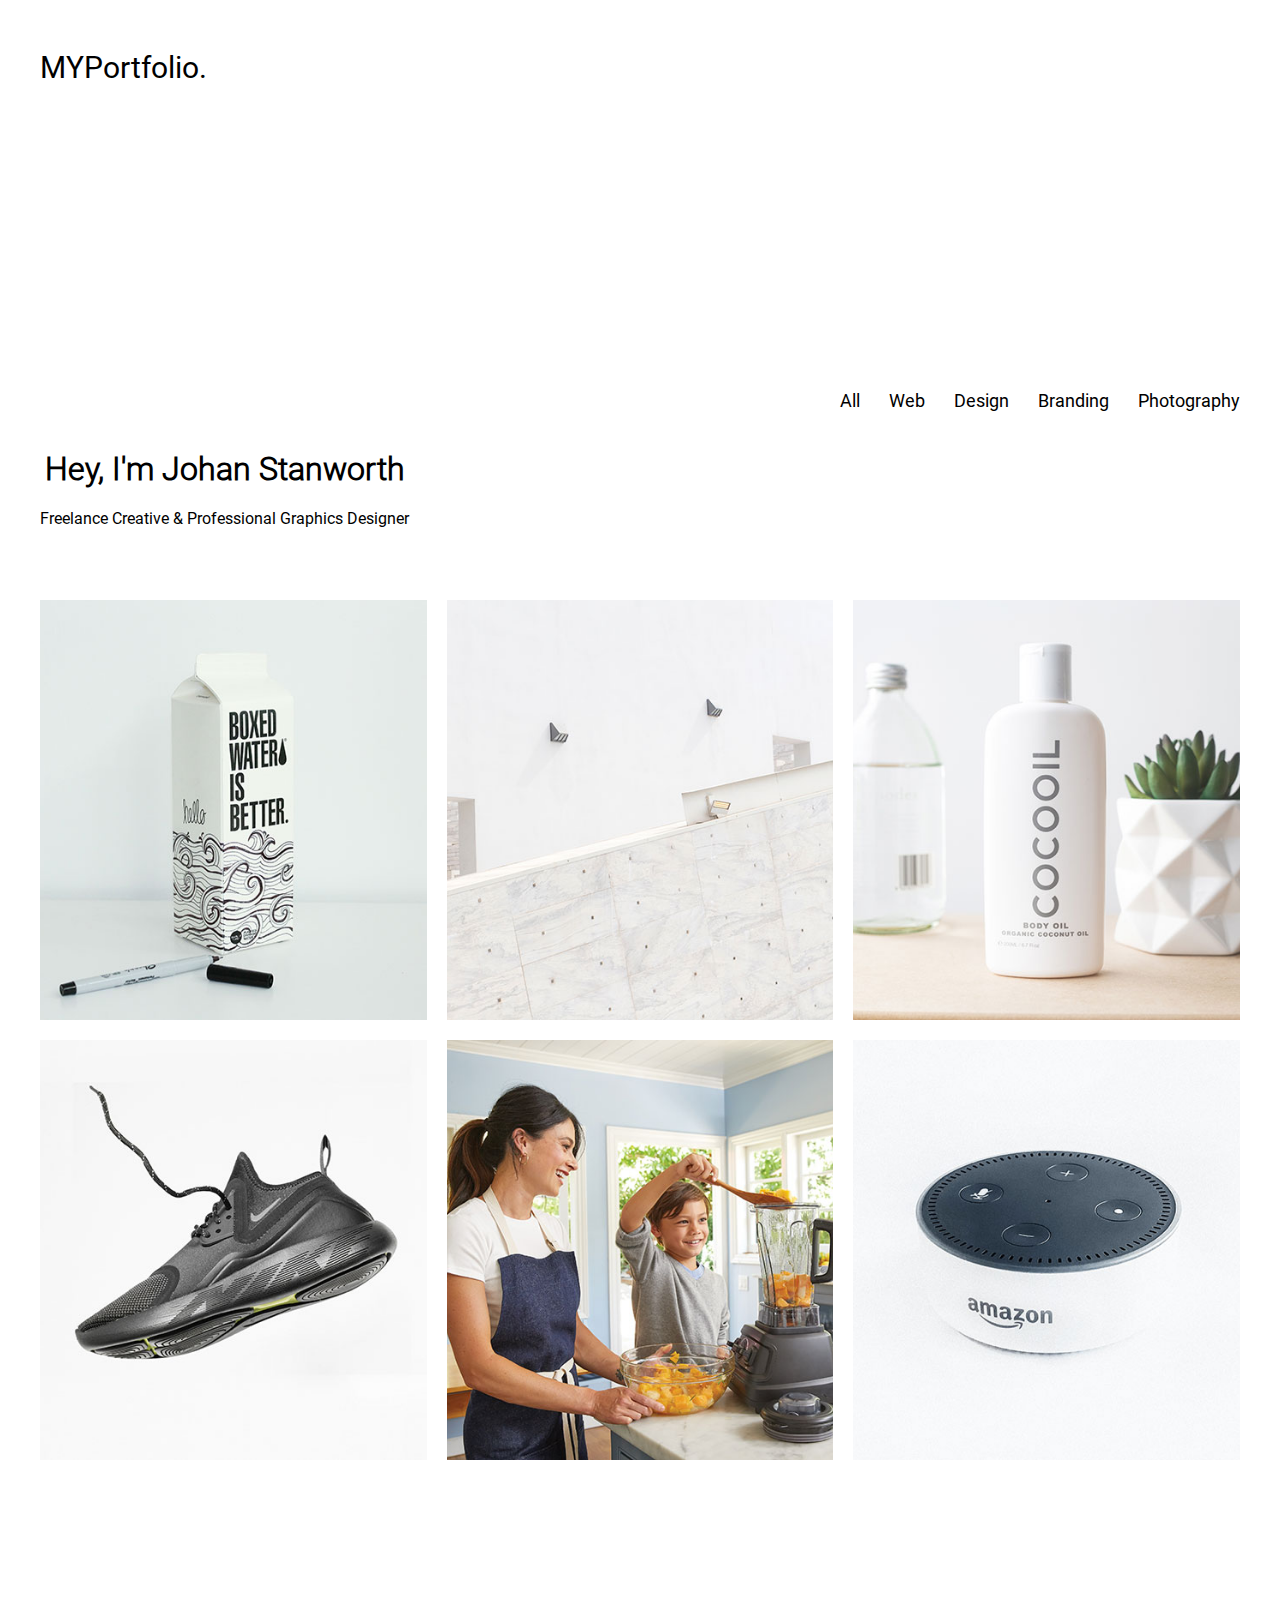
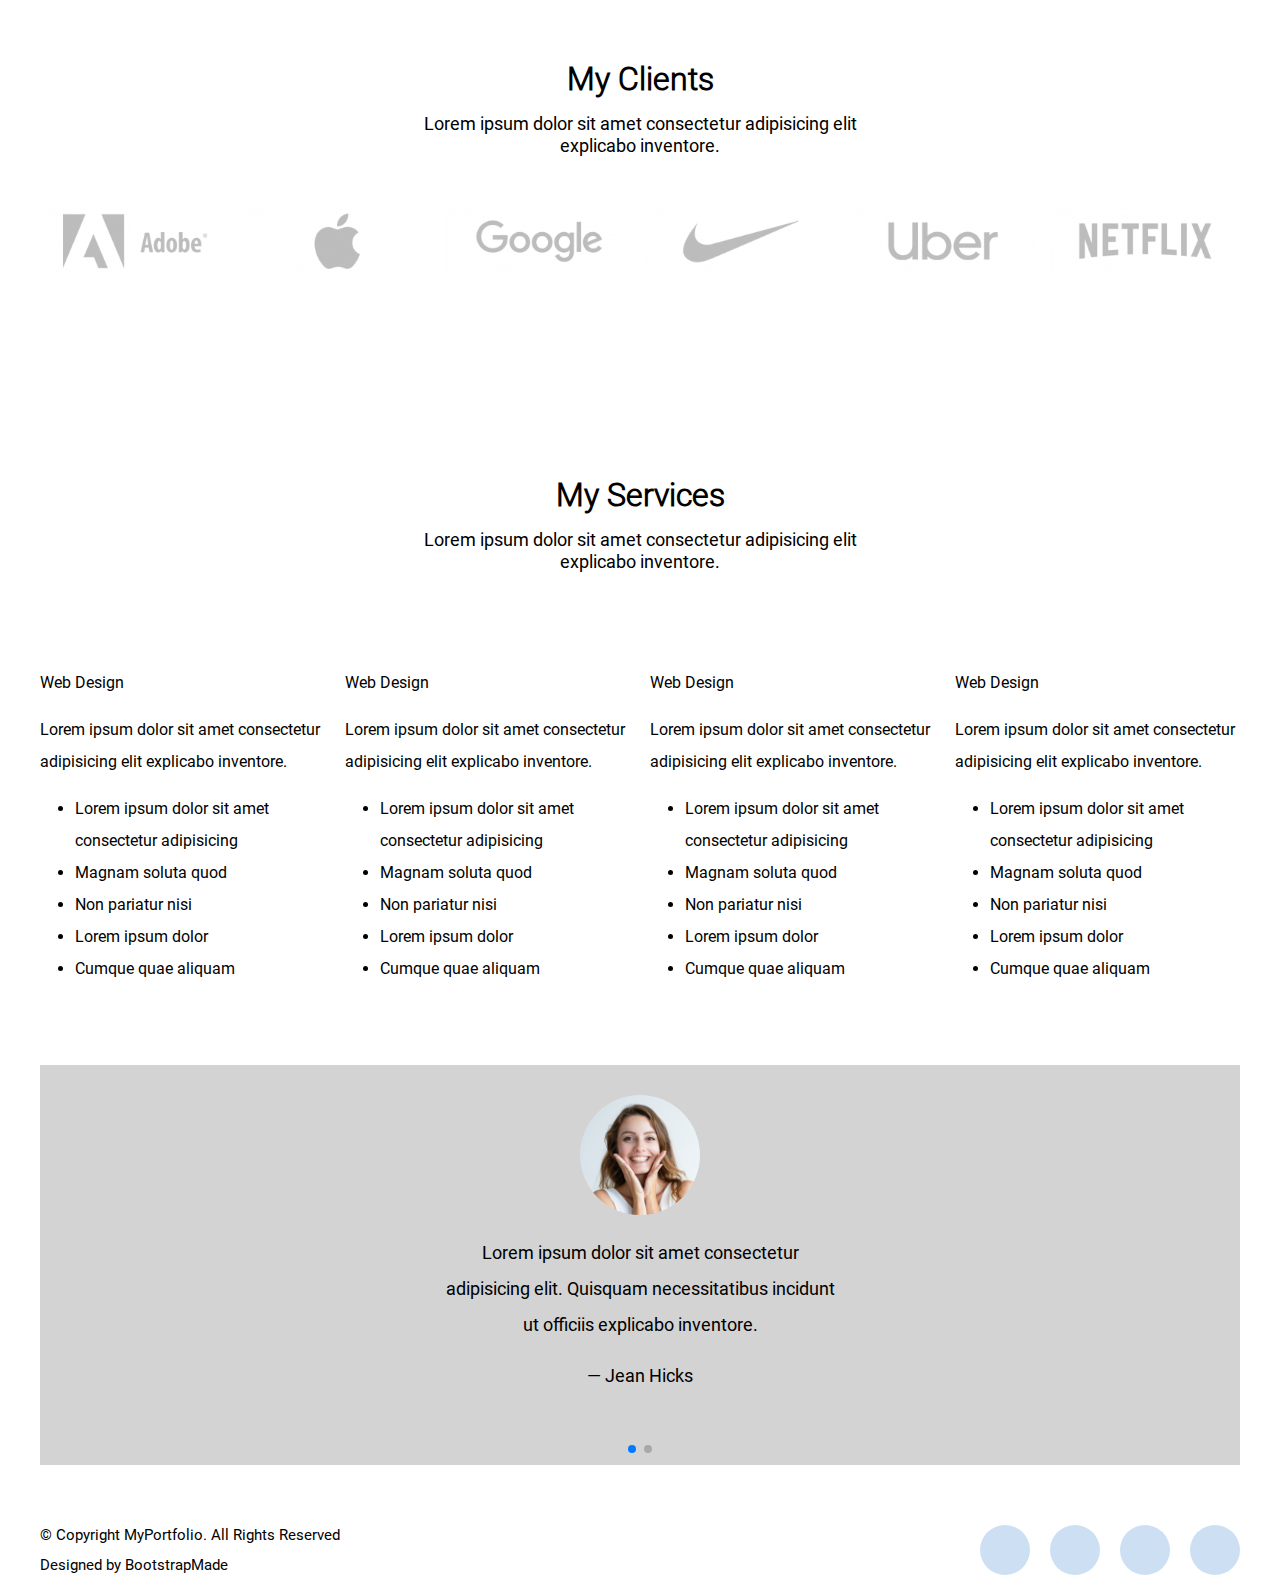
==== index.html @ e95f3a15 "Add files via upload" ====
<!DOCTYPE html>
<html lang="en">
<head>
    <meta charset="UTF-8">
    <meta name="viewport" content="width=device-width, initial-scale=1.0">
    <title>Document</title>
    <link rel="stylesheet" href="css/style.css">
    <link rel="stylesheet" href="https://cdn.jsdelivr.net/npm/swiper@11/swiper-bundle.min.css" />
    <link rel="stylesheet" href="https://cdnjs.cloudflare.com/ajax/libs/font-awesome/6.5.1/css/all.min.css" integrity="sha512-DTOQO9RWCH3ppGqcWaEA1BIZOC6xxalwEsw9c2QQeAIftl+Vegovlnee1c9QX4TctnWMn13TZye+giMm8e2LwA==" crossorigin="anonymous" referrerpolicy="no-referrer" />
</head>
<body>
    <head>
        <div class="menu">
            <ul>
                <li><a href="">MYPortfolio.</a></li>
                <li><a href=""><i class="fa-solid fa-bars"></i></a></li>
            </ul>
        </div>
    </head>
    <div class="menu-section">
        <div class="left-side">
            <h1>Hey, I'm Johan Stanworth</h1>
            <p>Freelance Creative & Professional Graphics Designer</p>
        </div>
        <div class="right-side">
            <ul>
                <li><a href="" class="a-default">All</a></li>
                <li><a href="">Web</a></li>
                <li><a href="">Design</a></li>
                <li><a href="">Branding</a></li>
                <li><a href="">Photography</a></li>
            </ul>
        </div>
    </div>
    <div class="container-1">
        <div class="row">
            <div class="col">
                <div class="col-img">
                    <a href="">
                        <div class="filter">
                            <div class="text">
                                <p>Boxed Water</p>
                                <p>Web</p>
                            </div>
                        </div>
                    </a>
                </div>
            </div>
            <div class="col">
                <div class="col-img">
                    <a href="">
                        <div class="filter">
                            <div class="text">
                                <p>Boxed Water</p>
                                <p>Web</p>
                            </div>
                        </div>
                    </a>
                </div>
            </div>
            <div class="col">
                <div class="col-img">
                    <a href="">
                        <div class="filter">
                            <div class="text">
                                <p>Boxed Water</p>
                                <p>Web</p>
                            </div>
                        </div>
                    </a>
                </div>
            </div>
            <div class="col">
                <div class="col-img">
                    <a href="">
                        <div class="filter">
                            <div class="text">
                                <p>Boxed Water</p>
                                <p>Web</p>
                            </div>
                        </div>
                    </a>
                </div>
            </div>
            <div class="col">
                <div class="col-img">
                    <a href="">
                        <div class="filter">
                            <div class="text">
                                <p>Boxed Water</p>
                                <p>Web</p>
                            </div>
                        </div>
                    </a>
                </div>
            </div>
            <div class="col">
                <div class="col-img">
                    <a href="">
                        <div class="filter">
                            <div class="text">
                                <p>Boxed Water</p>
                                <p>Web</p>
                            </div>
                        </div>
                    </a>
                </div>
            </div>
            
        </div>
    </div>

    <h1>My Clients</h1>
    <p class="imdependent-p">Lorem ipsum dolor sit amet consectetur adipisicing elit <br>
        explicabo inventore.</p>
        <div class="sponser">
            <div class="row">
                <div class="col-1"></div>
                <div class="col-2"></div>
                <div class="col-3"></div>
                <div class="col-4"></div>
                <div class="col-5"></div>
                <div class="col-6"></div>
            </div>
        </div>
        <h1>My Services</h1>
        <p class="imdependent-p">Lorem ipsum dolor sit amet consectetur adipisicing elit <br>
            explicabo inventore.</p>

        <div class="container-2">
            <div class="row">
                <div class="col">
                    <i class="fa-regular fa-credit-card"></i>
                    <p class="p-1">Web Design</p>
                    <p>Lorem ipsum dolor sit amet consectetur adipisicing elit explicabo inventore.</p>
                    <div class="list">
                        <ul>
                            <li>Lorem ipsum dolor sit amet consectetur adipisicing</li>
                            <li>Magnam soluta quod</li>
                            <li>Non pariatur nisi</li>
                            <li>Lorem ipsum dolor</li>
                            <li>Cumque quae aliquam</li>
                        </ul>
                    </div>
                </div>
                <div class="col">
                    <i class="fa-regular fa-sun"></i>
                    <p class="p-1">Web Design</p>
                    <p>Lorem ipsum dolor sit amet consectetur adipisicing elit explicabo inventore.</p>
                    <div class="list">
                        <ul>
                            <li>Lorem ipsum dolor sit amet consectetur adipisicing</li>
                            <li>Magnam soluta quod</li>
                            <li>Non pariatur nisi</li>
                            <li>Lorem ipsum dolor</li>
                            <li>Cumque quae aliquam</li>
                        </ul>
                    </div>
                </div>
                <div class="col">
                    <i class="fa-solid fa-image"></i>
                    <p class="p-1">Web Design</p>
                    <p>Lorem ipsum dolor sit amet consectetur adipisicing elit explicabo inventore.</p>
                    <div class="list">
                        <ul>
                            <li>Lorem ipsum dolor sit amet consectetur adipisicing</li>
                            <li>Magnam soluta quod</li>
                            <li>Non pariatur nisi</li>
                            <li>Lorem ipsum dolor</li>
                            <li>Cumque quae aliquam</li>
                        </ul>
                    </div>
                </div>
                <div class="col">
                    <i class="fa-brands fa-cc-amazon-pay"></i>
                    <p class="p-1">Web Design</p>
                    <p>Lorem ipsum dolor sit amet consectetur adipisicing elit explicabo inventore.</p>
                    <div class="list">
                        <ul>
                            <li>Lorem ipsum dolor sit amet consectetur adipisicing</li>
                            <li>Magnam soluta quod</li>
                            <li>Non pariatur nisi</li>
                            <li>Lorem ipsum dolor</li>
                            <li>Cumque quae aliquam</li>
                        </ul>
                    </div>
                </div>
            </div>
        </div>
        <div class="container-3">
             <!-- Swiper -->
            <!-- Swiper -->
            <div class="swiper mySwiper">
                <div class="swiper-wrapper">
                <div class="swiper-slide">
                    <img src="img/person_1.jpg" alt="">
                    <div class="text">
                        <p>Lorem ipsum dolor sit amet consectetur adipisicing elit. Quisquam necessitatibus incidunt ut officiis explicabo inventore.</p>
                        <p>— Jean Hicks</p>
                    </div>

                </div>
                <div class="swiper-slide">
                    <img src="img/person_2.jpg" alt="">
                    <div class="text">
                        <p>Lorem ipsum dolor sit amet consectetur adipisicing elit. Quisquam necessitatibus incidunt ut officiis explicabo inventore.</p>
                        <p>— Chris Stanworth</p>
                    </div>
                </div>       
                </div>
                <div class="swiper-pagination"></div>
            </div>

            <div class="footer">
                <div class="row">
                    <div class="col">
                        <p class="p-2">© Copyright MyPortfolio. All Rights Reserved
                           <br> Designed by BootstrapMade</p>
                    </div>
                    <div class="col">
                        <ul>
                            <li><i class="fa-brands fa-facebook"></i></li>
                            <li><i class="fa-brands fa-square-twitter"></i></li>
                            <li><i class="fa-brands fa-linkedin"></i></li>
                            <li><i class="fa-brands fa-instagram"></i></li>
                        </ul>
                    </div>
                </div>
            </div>





        <script src="https://cdn.jsdelivr.net/npm/swiper@11/swiper-bundle.min.js"></script>

        <!-- Initialize Swiper -->
  <script>
    var swiper = new Swiper(".mySwiper", {
      spaceBetween: 30,
      centeredSlides: true,
      autoplay: {
        delay: 2500,
        disableOnInteraction: false,
      },
      pagination: {
        el: ".swiper-pagination",
        clickable: true,
      },
      navigation: {
        nextEl: ".swiper-button-next",
        prevEl: ".swiper-button-prev",
      },
    });
  </script>
</body>
</html>
---- css/style.css ----
*{
    padding: 0;
    margin: 0;
    box-sizing: border-box;
    font-family: Roboto-Regular;
}
a{
    text-decoration: none;
}
@font-face {
    font-family: Roboto-Regular;
    src: url(../font/Roboto/Roboto-Regular.ttf);
}
@font-face {
    font-family: Roboto-Light;
    src: url(../font/Roboto/Roboto-Light.ttf);
}
.menu{
    width: 1200px;
    height: 80px;
    margin: 50px auto;
}
.menu ul{
    list-style-type: none;
    width: 100%;
    display: flex;
    justify-content: space-between;
    align-items: center;
}
.menu ul li a{
    font-size: 30px;
    color: black;
    text-decoration: none;
}
.menu-section{
    width: 1200px;
    margin: auto;
    margin-top: 120px;
    display: flex;
    justify-content: space-between;
    align-items: center;
}
.menu-section .left-side h1{
    font-family: Roboto-Light;
    margin-bottom: 10px;
}
/* ====right========== */
.menu-section .right-side{
    width: 400px;

}
.menu-section .right-side ul{
    width: 100%;
    list-style-type: none;
    display: flex;
    justify-content: space-between;
    align-items: center;
}
.menu-section .right-side ul li a{
    font-size: 18px;
    text-decoration: none;
    color: black;
    padding: 10px 0;
}
/* .a-default{
    border-bottom: 0.3px solid black;
} */
.menu-section .right-side ul li a:hover{
    border-bottom: 0.3px solid black;
}
.container-1{
    width: 1200px;
    height: auto;
    margin: 50px auto;
}
.container-1 .row{
    width: 100%;
    display: flex;
    justify-content: center;
    flex-wrap: wrap;
    gap: 20px;
}
.container-1 .row .col{
    width: calc(1160px / 3);
    height: 420px;
    position: relative;
    overflow: hidden;

}
.container-1 .row .col .col-img{
    width: 100%;
    height: 100%;
    background-image: url(../img/img_1.jpg);
    background-position: center;
    background-size: cover;
    background-repeat: none;
    transition: 0.5s;
}
.container-1 .row .col:nth-child(2) .col-img{
    background-image: url(../img/img_2.jpg);
    background-position: center;
    background-size: cover;
    background-repeat: none;
}
.container-1 .row .col:nth-child(3) .col-img{
    background-image: url(../img/img_3.jpg);
    background-position: center;
    background-size: cover;
    background-repeat: none;
}
.container-1 .row .col:nth-child(4) .col-img{
    background-image: url(../img/img_4.jpg);
    background-position: center;
    background-size: cover;
    background-repeat: none;
}
.container-1 .row .col:nth-child(5) .col-img{
    background-image: url(../img/img_5.jpg);
    background-position: center;
    background-size: cover;
    background-repeat: none;
}
.container-1 .row .col:nth-child(6) .col-img{
    background-image: url(../img/img_6.jpg);
    background-position: center;
    background-size: cover;
    background-repeat: none;
}
/* =================filter================= */
.container-1 .row .col .filter{
    width: 100%;
    height: 100%;
    background-color: rgba(0, 0, 0, 0.338);
    display: flex;
    justify-content: center;
    align-items: center;
    position: absolute;
    top: 70%;
    transition: 0.5s;
    opacity: 0;
    visibility: hidden;
}
.container-1 .row .col:hover .filter{
    opacity: 1;
    visibility: visible;
    top: 0;
}
.container-1 .row .col:hover .col-img{
    transform: scale(1.1);
}
.container-1 .row .col .filter .text{
    text-align: center;
    color: white;
}
h1{
    text-align: center;
    font-family: Roboto-Light;
    margin-bottom: 10px;
    margin-top: 200px;
}
.imdependent-p{
    text-align: center;
    line-height: 120%;
    font-size: 18px;
    margin-bottom: 50px;
}
.sponser{
    width: 1200px;
    height: auto;
    margin: auto;
    margin-bottom: 200px;
}
.sponser .row{
    width: 100%;
    display: flex;
    justify-content: space-between;
    align-items: center;
}
.sponser .row .col-1, .col-2, .col-3, .col-4, .col-5, .col-6{
    width: 190px;
    height: 70px;
}
.sponser .row .col-1{
    background-image: url(../img/logo-adobe.png);
    background-size: cover;
    background-repeat: no-repeat;
    background-position: center;
}
.sponser .row .col-2{
    background-image: url(../img/logo-apple.png);
    background-size: cover;
    background-repeat: no-repeat;
    background-position: center;
}
.sponser .row .col-3{
    background-image: url(../img/logo-google.png);
    background-size: cover;
    background-repeat: no-repeat;
    background-position: center;
}
.sponser .row .col-4{
    background-image: url(../img/logo-nike.png);
    background-size: cover;
    background-repeat: no-repeat;
    background-position: center;
}
.sponser .row .col-5{
    background-image: url(../img/logo-uber.png);
    background-size: cover;
    background-repeat: no-repeat;
    background-position: center;
}
.sponser .row .col-6{
    background-image: url(../img/logo-netflix.png);
    background-size: cover;
    background-repeat: no-repeat;
    background-position: center;
}
.container-2{
    width: 1200px;
    height: auto;
    margin: 80px auto;
}
.container-2 .row{
    width: 1200px;
    height: auto;
    display: flex;
    justify-content: space-between;
}
.container-2 .row .col{
    width: calc(1140px / 4);

}
.container-2 .row .col i{
    font-size: 35px;
}
.container-2 .row .col .p-1, p{
    text-align: left;
    line-height: 200%;
    margin: 15px 0;
}
.container-2 .row .col ul{
    list-style-type: disc;
    line-height: 200%;
}
.container-2 .row .col ul li{
    margin-left: 35px;
}
.container-3{
    width: 1200px;
    height: 400px;
    margin: 80px auto;
    
}
.swiper {
    width: 100%;
    height: 100%;
  }

  .swiper-slide{
    text-align: center;
    font-size: 18px;
    background: lightgrey;
    display: flex;
    justify-content: center;
    align-items: center;
  }
  .swiper-slide .text{
    margin-left: 400px;
  }
  .swiper-slide p{
    width: 400px;
    text-align: center;
  }
  .swiper-slide img {
    display: block;
    width: 120px;
    height: 120px;
    border-radius: 100%;
    object-fit: cover;
    /* margin-bottom: 20px;
    margin-left: 540px; */
    margin: 30px 0 20px 540px   ;
  }
.footer{
    width: 1200px;
    height: 70px;
    margin: 50px auto;
}
.footer .row{
    width: 100%;
    height: 100%;
    display: flex;
    justify-content: space-between;
    align-items: center;
}
.footer .row .col > .p-2{
    font-size: 15px;
}
.footer .row .col ul{
    width: 260px; 
    display: flex;
    justify-content: center;
    align-items: center;
    gap: 20px;
    list-style-type: none;
}
.footer .row .col ul li{
    width: 50px;
    height: 50px;
    border-radius: 50px;
    display: flex;
    justify-content: center;
    align-items: center;
    background-color: rgb(205, 224, 243);
}
.footer .row .col ul li i{
    font-size: 15px;
}
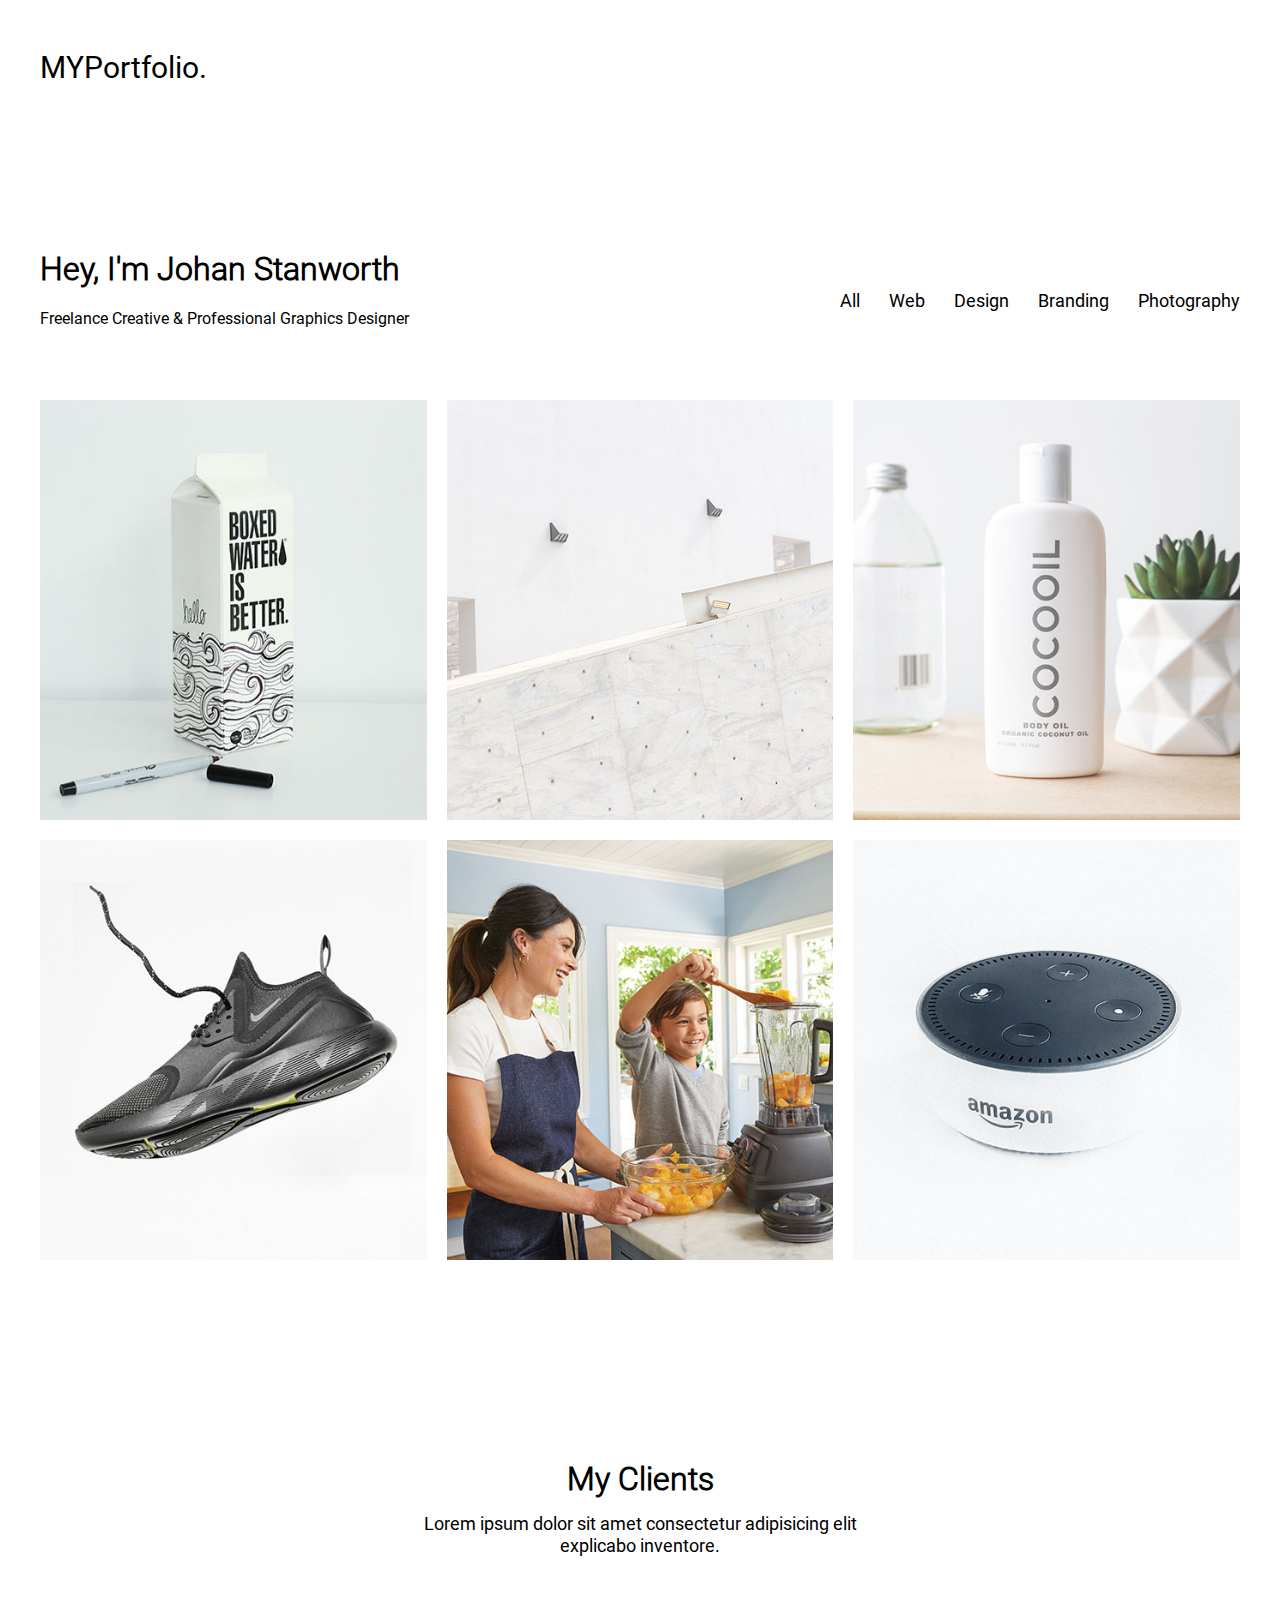
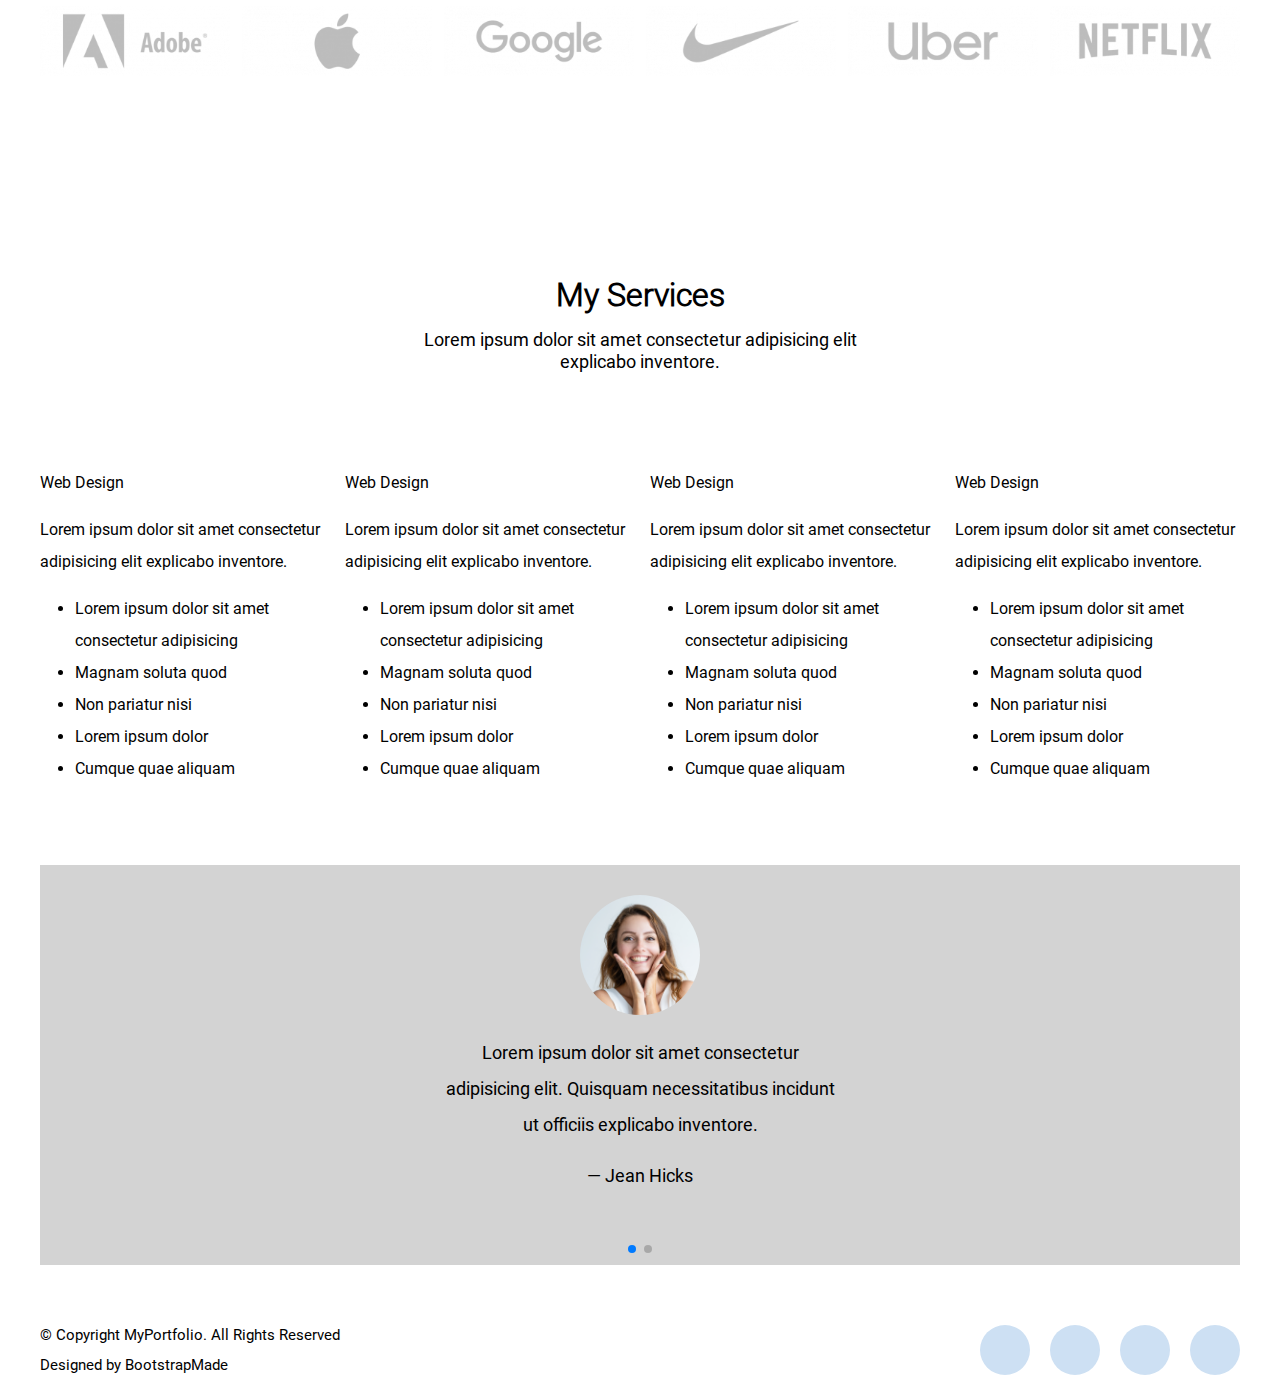
==== commit 066e9d4e: "Add files via upload" ====
--- a/index.html
+++ b/index.html
@@ -110,7 +110,7 @@
         </div>
     </div>
 
-    <h1>My Clients</h1>
+    <h1 class="imdependent-h1">My Clients</h1>
     <p class="imdependent-p">Lorem ipsum dolor sit amet consectetur adipisicing elit <br>
         explicabo inventore.</p>
         <div class="sponser">
@@ -123,7 +123,7 @@
                 <div class="col-6"></div>
             </div>
         </div>
-        <h1>My Services</h1>
+        <h1 class="imdependent-h1">My Services</h1>
         <p class="imdependent-p">Lorem ipsum dolor sit amet consectetur adipisicing elit <br>
             explicabo inventore.</p>
 
--- a/css/style.css
+++ b/css/style.css
@@ -43,6 +43,7 @@
 .menu-section .left-side h1{
     font-family: Roboto-Light;
     margin-bottom: 10px;
+
 }
 /* ====right========== */
 .menu-section .right-side{
@@ -152,7 +153,7 @@
     text-align: center;
     color: white;
 }
-h1{
+.imdependent-h1{
     text-align: center;
     font-family: Roboto-Light;
     margin-bottom: 10px;
